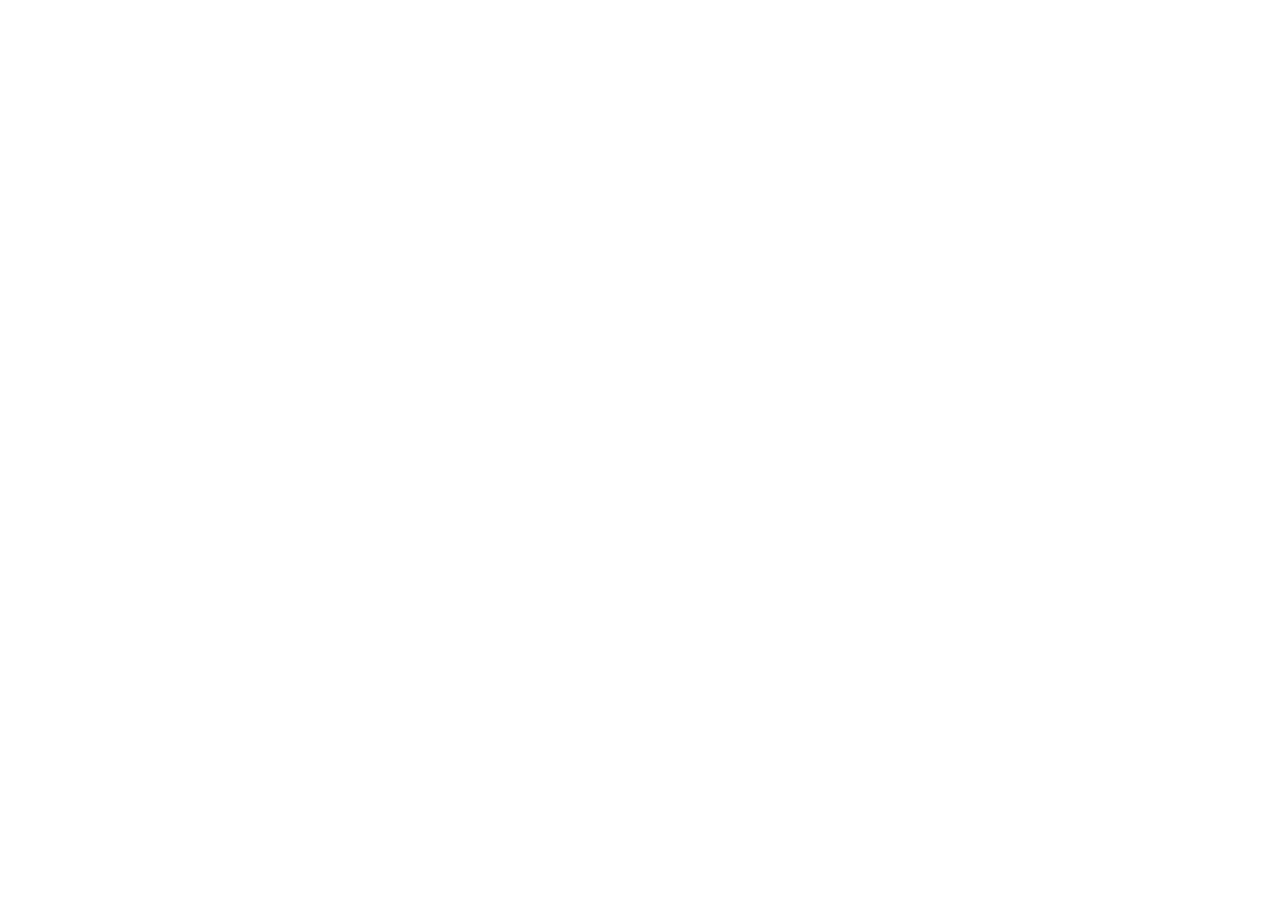
==== ex13_projeto_imovi/index.html @ 7ad82f6e "Atividade Bootstrap iniciado" ====
<!DOCTYPE html>
<html lang="pt-br">
  <head>
    <meta charset="UTF-8" />
    <meta http-equiv="X-UA-Compatible" content="IE=edge" />
    <meta name="viewport" content="width=device-width, initial-scale=1.0" />
    <title>iMovi</title>
    <link rel="shortcut icon" href="img/favicon.ico" type="image/x-icon" />
    <!-- Google fonts Lato -->
    <link rel="preconnect" href="https://fonts.googleapis.com" />
    <link rel="preconnect" href="https://fonts.gstatic.com" crossorigin />
    <link
      href="https://fonts.googleapis.com/css2?family=Lato:ital,wght@0,100;0,300;0,400;0,700;0,900;1,100;1,300;1,400;1,700;1,900&display=swap"
      rel="stylesheet"
    />
    <!-- CSS Bootstrap -->
    <link
      href="https://cdn.jsdelivr.net/npm/bootstrap@5.0.2/dist/css/bootstrap.min.css"
      rel="stylesheet"
      integrity="sha384-EVSTQN3/azprG1Anm3QDgpJLIm9Nao0Yz1ztcQTwFspd3yD65VohhpuuCOmLASjC"
      crossorigin="anonymous"
    />
    <!-- Bootstrap Icons -->
    <link
      rel="stylesheet"
      href="https://cdn.jsdelivr.net/npm/bootstrap-icons@1.5.0/font/bootstrap-icons.css"
    />
    <!-- CSS do projeto -->
    <link rel="stylesheet" href="css/styles.css" />
    <!-- JavaScript Bootstrap -->
    <script
      src="https://cdn.jsdelivr.net/npm/bootstrap@5.0.2/dist/js/bootstrap.bundle.min.js"
      integrity="sha384-MrcW6ZMFYlzcLA8Nl+NtUVF0sA7MsXsP1UyJoMp4YLEuNSfAP+JcXn/tWtIaxVXM"
      crossorigin="anonymous"
    ></script>
  </head>
  <body>
    

    <!-- 1ª Digitação (Aqui) -->

   
  </body>
</html>
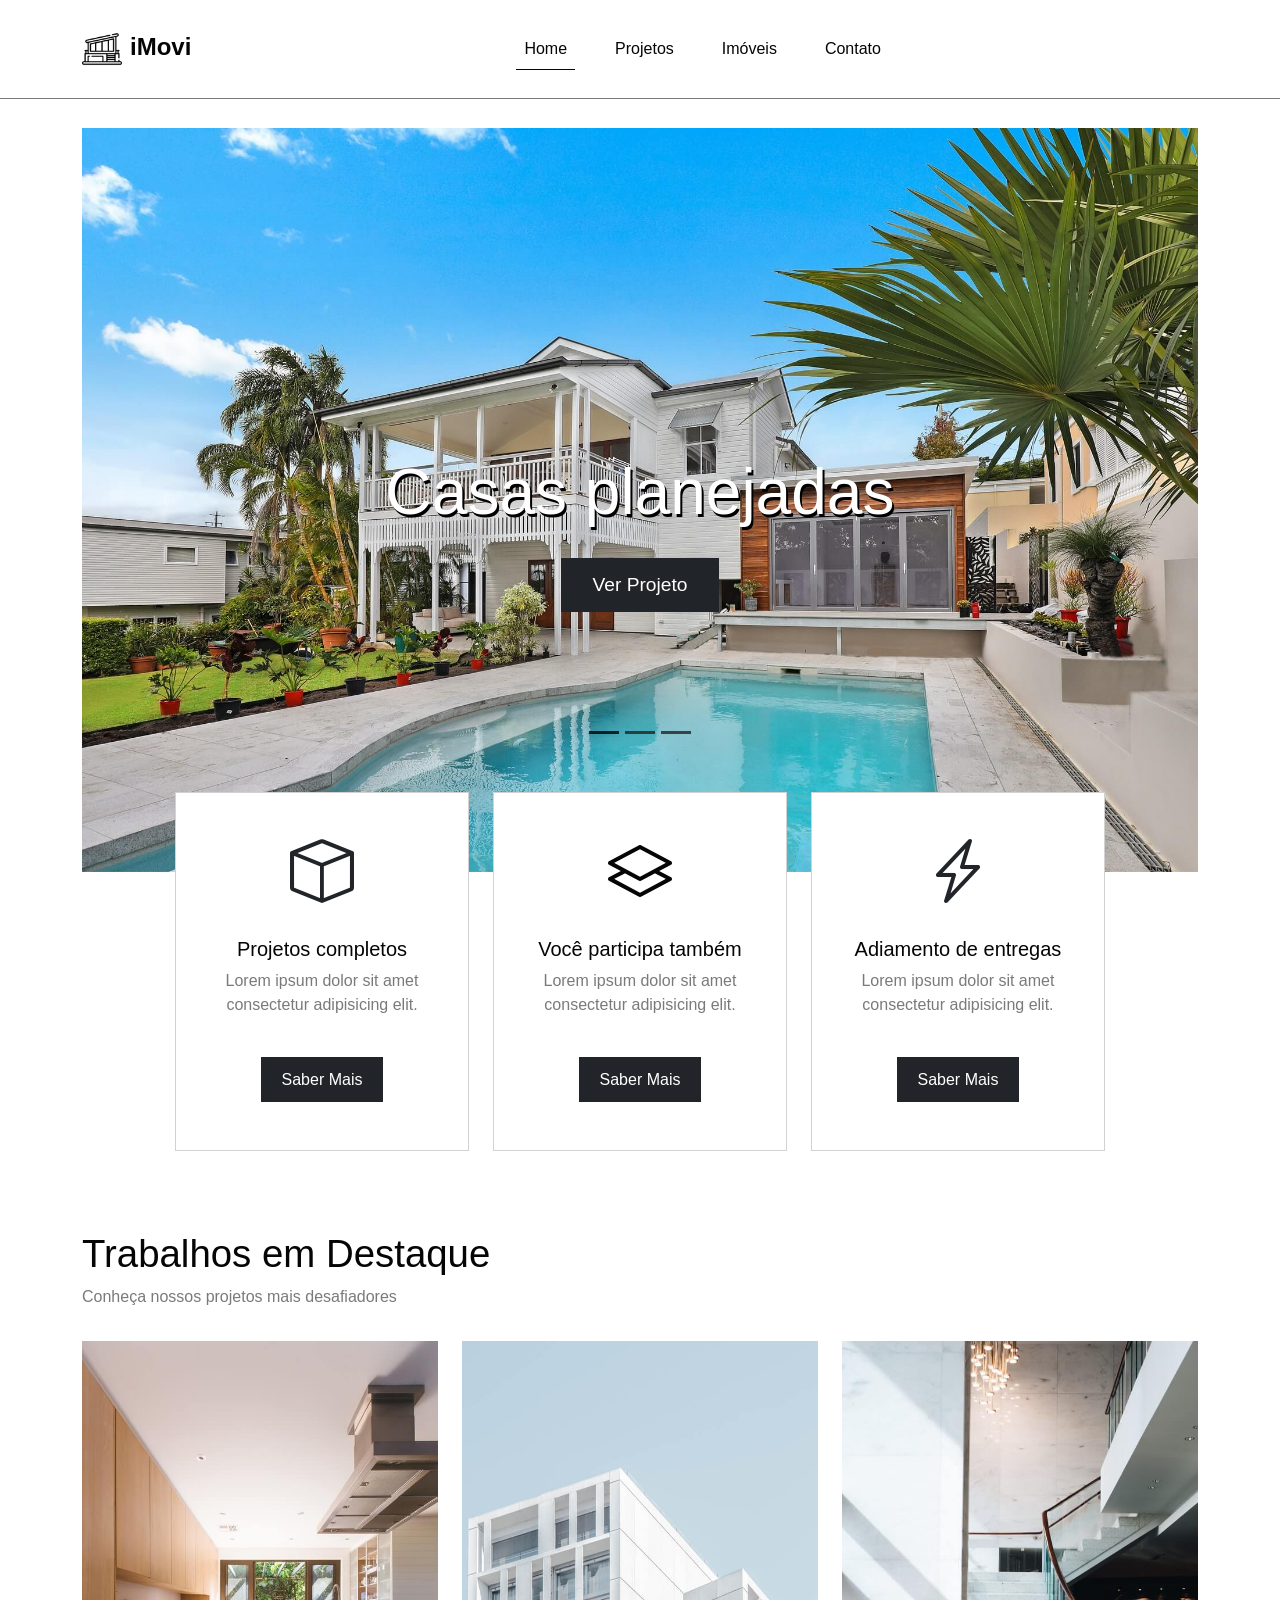
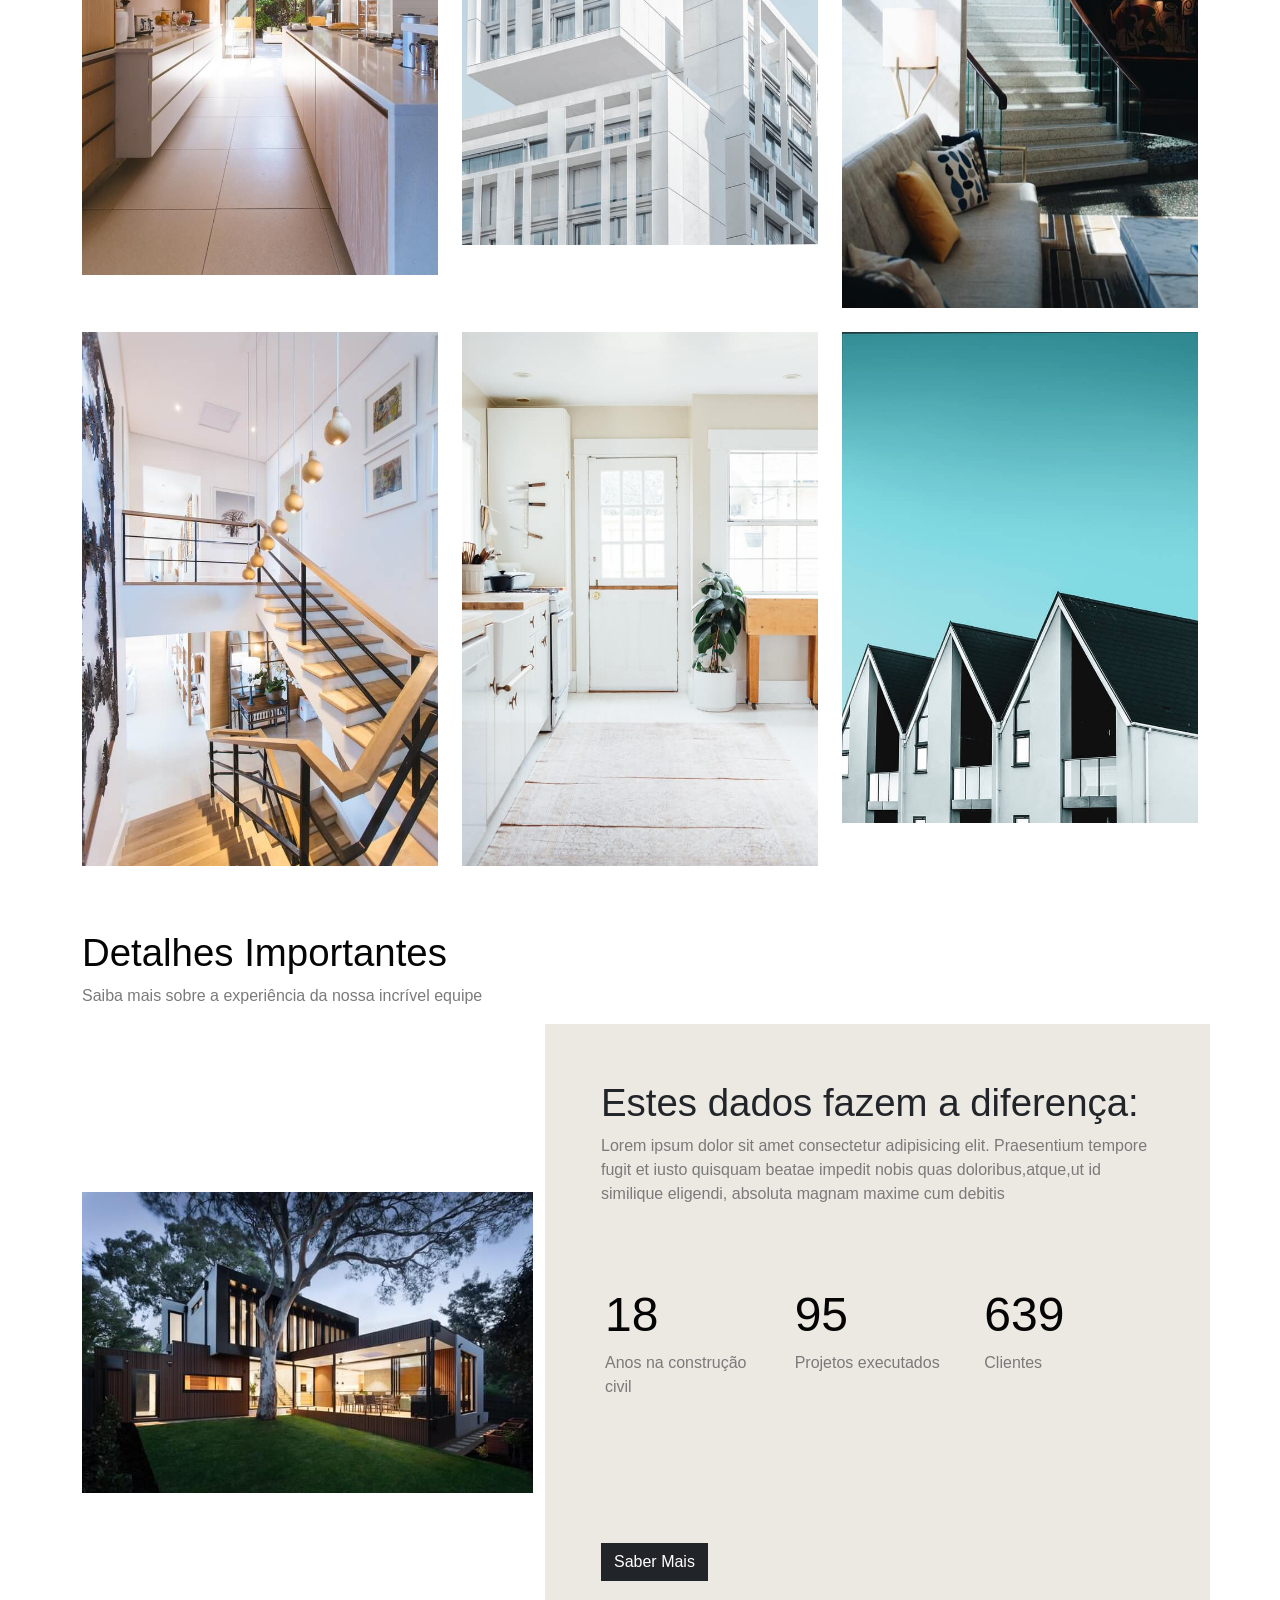
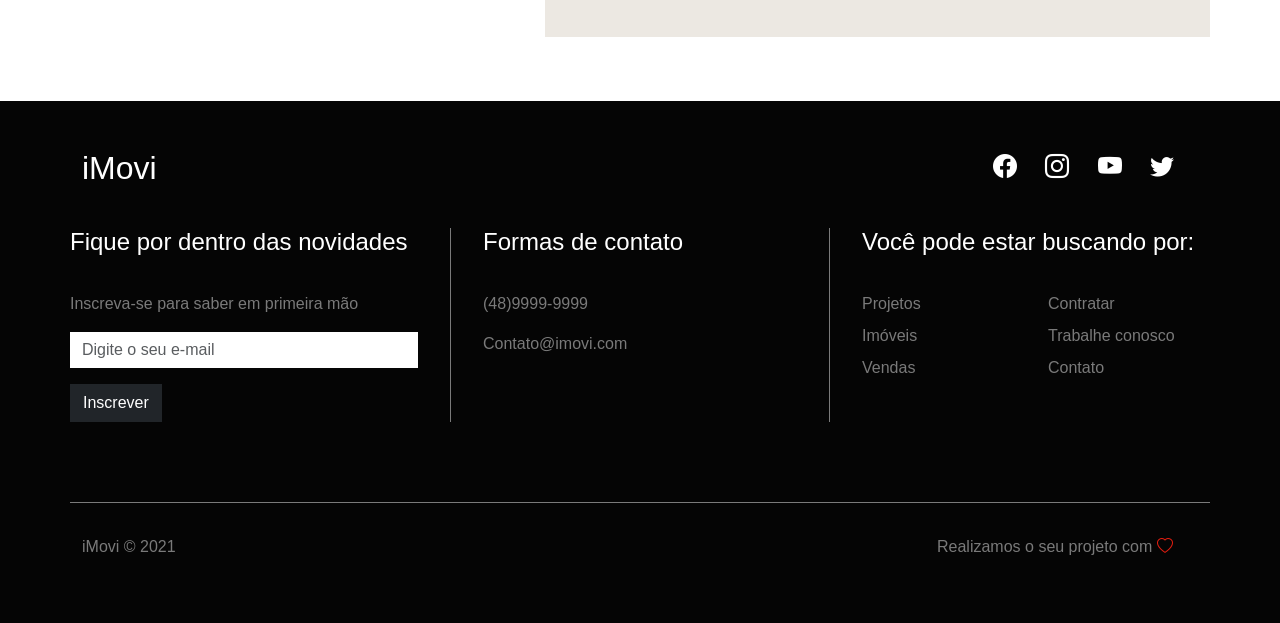
==== commit b6f12ccb: "Exercício 13 Exercício 13 concluído" ====
--- a/ex13_projeto_imovi/index.html
+++ b/ex13_projeto_imovi/index.html
@@ -35,10 +35,337 @@
     ></script>
   </head>
   <body>
-    
+    <!-- NAVBAR -->
+    <nav class="navbar navbar-expand-lg fixed-top bg-primary-color" id="navbar">
+      <div class="container py-3">
+        <a class="navbar-brand" href="#">
+          <img src="img/imovi-icon.png" alt="iMovi" />
+          <span>iMovi</span>
+        </a>
+        <button 
+          class="navbar-toggler"
+          type="button"
+          data-bs-toggle="collapse"
+          data-bs-target="#navbar-items"
+          aria-controls="navbar-items"
+          aria-expanded="false"
+          aria-label="Toggle navigation"
+        >
+          <i class="bi bi-list"></i>
+        </button>
+        <div class="collapse navbar-collapse" id="navbar-items">
+          <ul class="navbar-nav me-auto mb-2 mb-lg-0">
+            <li class="nav-item">
+              <a class="nav-link active" aria-current="page" href="#">Home</a>
+            </li>
+            <li class="nav-item">
+              <a class="nav-link" href="#">Projetos</a>
+            </li>
+            <li class="nav-item">
+              <a class="nav-link" href="#">Imóveis</a>
+            </li>
+            <li class="nav-item">
+              <a class="nav-link" href="#">Contato</a>
+            </li>
+          </ul>
+        </div>
+      </div>
+    </nav>
+    <!-- SLIDER -->
+    <div class="container" id="slider-container">
+      <div id="slider" class="carousel slide" data-bs-ride="carousel">
+        <div class="carousel-indicators">
+          <button
+            type="button"
+            data-bs-target="#slider"
+            data-bs-slide-to="0"
+            class="active"
+            aria-current="true"
+            aria-label="Slide 1"
+          ></button>
+          <button
+            type="button"
+            data-bs-target="#slider"
+            data-bs-slide-to="1"
+            aria-label="Slide 2"
+          ></button>
+          <button
+            type="button"
+            data-bs-target="#slider"
+            data-bs-slide-to="2"
+            aria-label="Slide 3"
+          ></button>
+        </div>
+        <div class="carousel-inner">
+          <div class="carousel-item active">
+            <img src="img/banner-1.jpg" class="d-block w-100" alt="Casa 1" />
+            <div class="carousel-caption">
+              <h5>Casas planejadas</h5>
+              <a href="#" class="btn btn-dark">Ver Projeto</a>
+            </div>
+          </div>
+          <div class="carousel-item">
+            <img src="img/banner-2.jpg" class="d-block w-100" alt="Casa 2" />
+            <div class="carousel-caption">
+              <h5>Projetos Complexos</h5>
+              <a href="#" class="btn btn-dark">Ver Projeto</a>
+            </div>
+          </div>
+          <div class="carousel-item">
+            <img src="img/banner-3.jpg" class="d-block w-100" alt="Casa 3" />
+            <div class="carousel-caption">
+              <h5>Projetos Inovadores</h5>
+              <a href="#" class="btn btn-dark">Ver Projeto</a>
+            </div>
+          </div>
+        </div>
+        <button
+          class="carousel-control-prev"
+          type="button"
+          data-bs-target="#slider"
+          data-bs-slide="prev"
+        >
+          <i class="bi bi-chevron-compact-left"></i>
+          <span class="visually-hidden">Previous</span>
+        </button>
+        <button
+          class="carousel-control-next"
+          type="button"
+          data-bs-target="#slider"
+          data-bs-slide="next"
+        >
+          <i class="bi bi-chevron-compact-right"></i>
+          <span class="visually-hidden">Next</span>
+        </button>
+      </div>
+      <div class="col-12 col-md-10 offset-md-1" id="mini-banners">
+        <div class="row">
+          <div class="col-12 col-md-4">
+            <div class="card text-center">
+              <i class="bi bi-box bg-primary-color"></i>
+              <div class="card-body">
+                <h5 class="card-title primary-color">Projetos completos</h5>
+                <p class="card-text secondary-color">
+                  Lorem ipsum dolor sit amet consectetur adipisicing elit.
+                </p>
+                <a href="#" class="btn btn-dark">Saber Mais</a>
+              </div>
+            </div>
+          </div>
+          <div class="col-12 col-md-4">
+            <div class="card text-center">
+              <i class="bi bi-layers primary-color"></i>
+              <div class="card-body">
+                <h5 class="card-title primary-color">Você participa também</h5>
+                <p class="card-text secondary-color">
+                 Lorem ipsum dolor sit amet consectetur adipisicing elit.
 
-    <!-- 1ª Digitação (Aqui) -->
-
-   
+                </p>
+                <a href="#" class="btn btn-dark">Saber Mais</a>
+              </div>
+            </div>
+          </div>
+          <div class="col-12 col-md-4">
+            <div class="card text-center">
+              <i class="bi bi-lightning-charge"></i>
+              <div class="card-body primary-color">
+                <h5 class="card-title primary-color">
+                  Adiamento de entregas
+                </h5>
+                <p class="card-text secondary-color">
+                  Lorem ipsum dolor sit amet consectetur adipisicing elit.
+                </p>
+                <a href="#" class="btn btn-dark">Saber Mais</a>
+              </div>
+            </div>
+          </div>
+        </div>
+      </div>
+    </div>
+    <!-- DESTAQUES -->
+    <div class="container" id="featured-container">
+      <div class="col-12">
+        <h2 class="title primary-color">Trabalhos em Destaque</h2>
+        <p class="subtitle secondary-color">
+          Conheça nossos projetos mais desafiadores
+        </p>
+      </div>
+      <div class="col-12" id="featured-images">
+        <div class="row g-4">
+          <div class="col-12 col-md-4">
+            <img src="img/project-1.jpg" alt="projeto 1" class="img-fluid" />
+            <div class="banner-content">
+              <p class="secondary-color">Categoria</p>
+              <h3>Nome do Projeto</h3>
+            </div>
+          </div>
+          <div class="col-12 col-md-4">
+            <img src="img/project-2.jpg" alt="projeto 2" class="img-fluid" />
+            <div class="banner-content">
+              <p class="secondary-color">Categoria</p>
+              <h3>Nome do Projeto</h3>
+            </div>
+          </div>
+          <div class="col-12 col-md-4">
+            <img src="img/project-3.jpg" alt="projeto 3" class="img-fluid" />
+            <div class="banner-content">
+              <p class="secondary-color">Categoria</p>
+              <h3>Nome do Projeto</h3>
+            </div>
+          </div>
+          <div class="col-12 col-md-4">
+            <img src="img/project-4.jpg" alt="projeto 4" class="img-fluid" />
+            <div class="banner-content">
+              <p class="secondary-color">Categoria</p>
+              <h3>Nome do Projeto</h3>
+            </div>
+          </div>
+          <div class="col-12 col-md-4">
+            <img src="img/project-5.jpg" alt="projeto 5" class="img-fluid" />
+            <div class="banner-content">
+              <p class="secondary-color">Categoria</p>
+              <h3>Nome do Projeto</h3>
+            </div>
+          </div>
+          <div class="col-12 col-md-4">
+            <img src="img/project-6.jpg" alt="projeto 6" class="img-fluid" />
+            <div class="banner-content">
+              <p class="secondary-color">Categoria</p>
+              <h3>Nome do Projeto</h3>
+            </div>
+          </div>
+        </div>
+      </div>
+    </div>
+    <!-- INFO -->
+    <div class="container" id="info-container">
+      <div class="col-12">
+        <h2 class="title primary-color">Detalhes Importantes</h2>
+        <p class="subtitle secondary-color">
+          Saiba mais sobre a experiência da nossa incrível equipe
+        </p>
+      </div>
+      <div class="col-12">
+        <div class="row">
+          <div class="col-12 col-md-5" id="info-banner">
+            <img src="img/infobanner.jpg" alt="Informações" class="img-fluid" />
+          </div>
+          <div class="col-12 col-md-7 bg-secondary-color" id="info-content">
+            <div class="row">
+              <div class="col-12">
+                <h2 class="title">Estes dados fazem a diferença:</h2>
+                <p class="subtitle secondary-color">
+                                    Lorem ipsum dolor sit amet consectetur adipisicing elit.
+                  Praesentium tempore fugit et iusto quisquam beatae impedit nobis quas doloribus,atque,ut id similique eligendi, absoluta magnam maxime cum debitis
+                </p>
+              </div>
+              <div class="col-12" id="info-numbers">
+                <div class="row">
+                  <div class="col-4">
+                    <h3 class="primary-color">18</h3>
+                    <p class="secondary-color">Anos na construção civil</p>
+                  </div>
+                  <div class="col-4">
+                    <h3 class="primary-color">95</h3>
+                    <p class="secondary-color">Projetos executados</p>
+                  </div>
+                  <div class="col-4">
+                    <h3 class="primary-color">639</h3>
+                    <p class="secondary-color">Clientes</p>
+                  </div>
+                </div>
+              </div>
+              <div class="col-12">
+                <a class="btn btn-dark">Saber Mais</a>
+              </div>
+            </div>
+          </div>
+        </div>
+      </div>
+    </div>
+    <!-- FOOTER -->
+    <footer class="container-fluid bg-dark-color" id="footer">
+      <div class="container">
+        <div class="row">
+          <!-- FOOTER TOP -->
+          <div class="col-12" id="footer-top">
+            <div class="row justify-content-between">
+              <div class="col-4">
+                <h2>
+                  iMovi
+                </h2>
+              </div>
+              <div class="col-4" id="social-icons">
+                <i class="bi bi-facebook"></i>
+                <i class="bi bi-instagram"></i>
+                <i class="bi bi-youtube"></i>
+                <i class="bi bi-twitter"></i>
+              </div>
+            </div>
+          </div>
+          <!-- FOOTER DETAILS -->
+          <div class="col-12" id="footer-details">
+            <div class="row">
+              <div class="col-12 col-md-4" id="news-container">
+                <h4>Fique por dentro das novidades</h4>
+                <p class="secondary-color">
+                  Inscreva-se para saber em primeira mão
+                </p>
+                <form>
+                  <div class="mb-3">
+                    <input
+                      type="email"
+                      class="form-control"
+                      placeholder="Digite o seu e-mail"
+                    />
+                  </div>
+                  <button class="btn btn-dark">Inscrever</button>
+                </form>
+              </div>
+              <div class="col-12 col-md-4" id="contact-container">
+                <h4>Formas de contato</h4>
+                <p class="secondary-color">(48)9999-9999</p>
+                <p class="secondary-color">Contato@imovi.com</p>
+              </div>
+              <div class="col-12 col-md-4" id="links-container">
+                <div class="row">
+                  <h4>Você pode estar buscando por:</h4>
+                  <div class="col-6">
+                    <ul class="list-unstyled">
+                      <li><a href="#" class="secondary-color">Projetos</a></li>
+                      <li><a href="#" class="secondary-color">Imóveis</a></li>
+                      <li><a href="#" class="secondary-color">Vendas</a></li>
+                    </ul>
+                  </div>
+                  <div class="col-6">
+                    <ul class="list-unstyled">
+                      <li><a href="#" class="secondary-color">Contratar</a></li>
+                      <li>
+                        <a href="#" class="secondary-color">Trabalhe conosco</a>
+                      </li>
+                      <li><a href="#" class="secondary-color">Contato</a></li>
+                    </ul>
+                  </div>
+                </div>
+              </div>
+            </div>
+          </div>
+          <!-- FOOTER BOTTOM -->
+          <div class="col-12" id="footer-bottom">
+            <div class="row justify-content-between">
+              <div class="col-12 col-md-3">
+                <p class="secondary-color">iMovi &copy; 2021</p>
+              </div>
+              <div class="col-12 col-md-3">
+                <p class="secondary-color">
+                  Realizamos o seu projeto com
+                  <i class="bi bi-heart"></i>
+                </p>
+              </div>
+            </div>
+          </div>
+        </div>
+      </div>
+    </footer>
   </body>
-</html>
+</html>
--- a/ex13_projeto_imovi/css/styles.css
+++ b/ex13_projeto_imovi/css/styles.css
@@ -0,0 +1,336 @@
+* {
+    font-family: 'Lato', sans-serif;
+}
+
+.bg-primary-color {
+    background-color: #fff;
+}
+
+.bg-secondary-color {
+    background-color: #ece8e2;
+}
+
+.bg-dark-color {
+    background-color: #050505;
+}
+
+.primary-color {
+    color: #050505;
+}
+
+.secondary-color {
+    color: #7a7a7a;
+}
+
+/* NAVBAR */
+#navbar {
+    border-bottom: 1px solid #7a7a7a;
+}
+
+#navbar a {
+    color: #050505;
+}
+
+#navbar a:hover {
+    color: #7a7a7a;
+}
+
+#navbar .active {
+    border-bottom: 1px solid #050505;
+}
+
+.navbar-brand {
+    display: flex;
+}
+
+.navbar-brand img {
+    width: 40px;
+}
+
+.navbar-brand span {
+    font-weight: 700;
+    font-size: 1.5rem;
+    margin-left: 0.5rem;
+}
+
+#navbar-items .navbar-nav {
+    display: flex;
+    justify-content: center;
+    width: 100%;
+}
+
+#navbar-items .nav-item {
+    margin: 0 1em;
+}
+
+/* SLIDER */
+#slider {
+    margin-top: 8em;
+    margin-bottom: 1em;
+}
+
+#slider .carousel-caption {
+    bottom: 3em;
+}
+
+#slider .carousel-caption h5 {
+    font-size: 2.5em;
+    text-shadow: #000 2px 2px;
+}
+
+.btn {
+    border-radius: 0;
+}
+
+#slider .btn {
+    padding: 0.3em 0.8em;
+    font-size: 1em;
+    margin-top: 1em;
+}
+
+.carousel-control-prev,
+.carousel-control-next {
+    opacity: 0.7;
+}
+
+.carousel-control-prev i,
+.carousel-control-next {
+    opacity: 0.7;
+}
+
+.carousel-indicators [data-bs-target] {
+    background-color: #222;
+    opacity: 0.8;
+}
+
+.carousel-indicators .active {
+    background-color: #000;
+}
+
+@media (min-width: 768px) {
+    #slider .carousel-caption {
+        bottom: 15em;
+    }
+    #slider .carousel-caption h5 {
+        font-size: 4em;
+        text-shadow: #000 2px 3px;
+    }
+    #slider .btn {
+        padding: 0.6em 1.6em;
+        font-size: 1.2em;
+        margin-top: 1em;
+    }
+    .carousel-indicators {
+        bottom: 7em;
+    }
+}
+
+/* MINI BANNERS */
+#mini-banners {
+    margin-bottom: 4em;
+}
+
+#mini-banners .card {
+    padding: 2em 0.3em;
+    border-radius: 0;
+}
+
+#mini-banners i {
+    font-size: 4em;
+}
+
+#mini-banners .card-tittle {
+   margin-bottom: 1.5em;
+}
+
+#mini-banners .btn {
+    margin-top:  1.5em;
+    padding: 0.6em 1.2em;
+}
+
+#mini-banners .card {
+    margin-bottom: 1em;
+}
+
+@media (min-width: 768px) {
+    #mini-banners {
+        margin-top: -6em;
+    }
+}
+
+/* DESTAQUES */
+#featured-container {
+    margin-bottom: 4em;
+}
+
+.tittle {
+    font-size: 1.75em;
+    margin-bottom: 0.4em;
+    position: relative;
+}
+
+.tittle:before {
+    width: 75px;
+    border-top: 4px solid #7a7a7a;
+    content: '';
+    position: absolute;
+    bottom: 2em;
+}
+
+#featured-images {
+    margin-top: 2em;
+}
+
+#featured-images .col-md-4 {
+    position: relative;
+    cursor: pointer;
+}
+
+#featured-images .col-md-4:hover > .banner-content {
+    opacity: 0.8;
+}
+
+#featured-images .banner-content {
+    position: absolute;
+    top: 0;
+    left: 0;
+    height: 100%;
+    width: 100%;
+    background-color: #fff;
+    display: flex;
+    align-items: center;
+    justify-content: center;
+    flex-direction: column;
+    opacity: 0.6;
+    transition: 0.5s;
+}
+
+@media (min-width: 768px) {
+    .title {
+        font-size: 2.4em;
+    }
+
+    .title:before {
+        bottom: 1.5em;
+    }
+
+    #featured-images .banner-content {
+        opacity: 0;
+    }
+}
+
+/* INFO */
+#info-content {
+    margin-bottom: 4em;
+    padding: 4em 1em;
+}
+
+#info-numbers {
+    margin-bottom: 4em;
+    padding: 4em 1em;
+}
+
+#info-banner {
+    align-items: center;
+    display: flex;
+    margin-bottom: 2.5em;
+}
+
+#info-numbers h3 {
+    font-size: 3em;
+}
+
+@media (min-width: 768px) {
+    #info-content {
+        padding: 3.5em;
+    }
+}
+
+/* FOOTER TOP */
+#footer {
+    padding: 3em 2em;
+}
+
+#footer-top {
+    margin-bottom: 2em;
+}
+
+#footer-top,
+#footer-top i {
+    color: #fff;
+}
+
+#social-icons {
+    text-align: right;
+}
+
+#social-icons i {
+    margin-right: 1em;
+    font-size: 1.5em;
+    cursor: pointer;
+}
+
+#social-icons i:hover {
+    color: #7a7a7a;
+}
+
+/* FOOTER DETAILS */
+#footer-details {
+    margin-bottom: 3em;
+}
+
+#news-container,
+#contact-container,
+#links-container {
+    padding: 0;
+    border: 0;
+    margin-bottom: 2em;
+}
+
+#footer-details h4 {
+    color: #fff;
+    margin-bottom: 1.5em;
+}
+
+#news-container input {
+    border-radius: 0;
+    border: none;
+}
+
+#links-container li {
+    margin-bottom: 0.5em;
+}
+
+#links-container a {
+    text-decoration: none;
+}
+
+#links-container a:hover {
+    color: #fff;
+}
+
+/* FOOTER BOTTOM */
+#footer-bottom {
+    border-top: 1px solid #7a7a7a;
+    padding-top: 2em;
+}
+
+#footer-bottom i {
+    color: #e61e10;
+}
+
+@media (min-width: 768px) {
+    #news-container {
+        padding-right: 2em;
+    }
+
+    #contact-container {
+        padding: 0 2em;
+        border-left: 1px solid #7a7a7a;
+        border-right: 1px solid #7a7a7a;
+    }
+
+    #links-container {
+        padding-left: 2em;
+    }
+}
